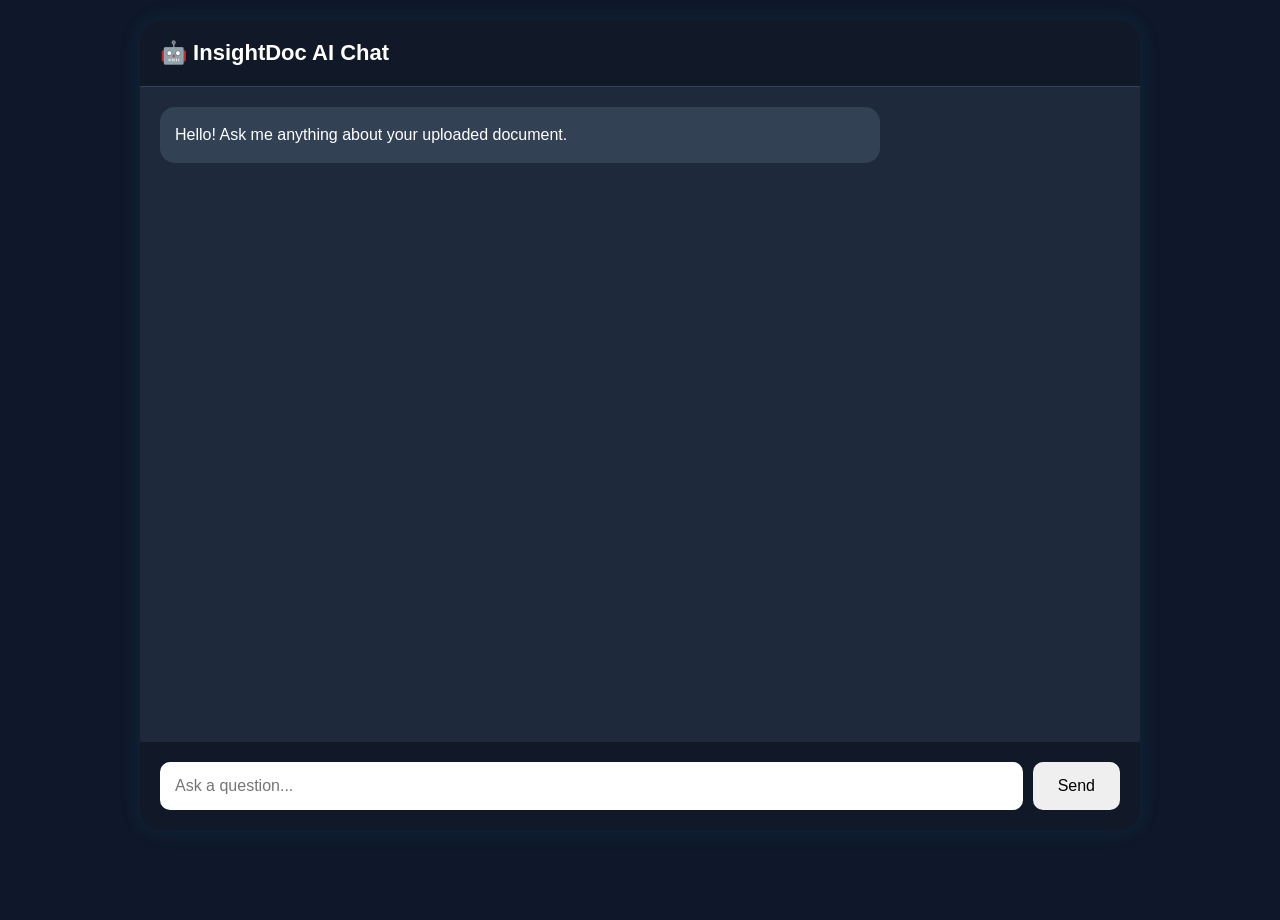
==== Desktop/InsightDoc-Ai/frontend/chat.html @ bb8e82ea "Phase 7 complete- AI document chat" ====
<!DOCTYPE html>
<html>

<head>

    <meta charset="UTF-8">

    <title>
        AI Chat
    </title>

    <link
        rel="stylesheet"
        href="css/chat.css">

</head>

<body>

<div class="chat-container">

    <div class="chat-header">

        🤖 InsightDoc AI Chat

    </div>

    <div
        class="chat-box"
        id="chatBox">

        <div class="bot-message">

            Hello! Ask me anything about your uploaded document.

        </div>

    </div>

    <div class="chat-input-area">

        <input
            type="text"
            id="userInput"
            placeholder="Ask a question...">

        <button
            onclick="sendMessage()">

            Send

        </button>

    </div>

</div>

<script src="js/chat.js"></script>

</body>

</html>
---- Desktop/InsightDoc-Ai/frontend/css/chat.css ----
*{
    margin:0;
    padding:0;
    box-sizing:border-box;
    font-family:Arial,sans-serif;
}

body{
    background:#0f172a;
    height:100vh;
}

.chat-container{
    width:90%;
    max-width:1000px;
    height:90vh;
    margin:20px auto;
    background:#1e293b;
    border-radius:20px;
    display:flex;
    flex-direction:column;
    overflow:hidden;
    box-shadow:
    0 0 25px rgba(
        0,
        255,
        255,
        0.08
    );
}

.chat-header{
    padding:20px;
    background:#111827;
    color:white;
    font-size:22px;
    font-weight:bold;
    border-bottom:
    1px solid #334155;
}

.chat-box{
    flex:1;
    overflow-y:auto;
    padding:20px;
}

.bot-message,
.user-message{

    max-width:75%;
    padding:15px;
    border-radius:15px;
    margin-bottom:15px;
    line-height:1.6;
}

.bot-message{

    background:#334155;
    color:white;
}

.user-message{

    background:#06b6d4;
    color:white;
    margin-left:auto;
}

.chat-input-area{

    display:flex;
    gap:10px;
    padding:20px;
    background:#111827;
}

.chat-input-area input{

    flex:1;
    padding:15px;
    border:none;
    border-radius:10px;
    outline:none;
    font-size:16px;
}

.chat-input-area button{

    padding:15px 25px;
    border:none;
    border-radius:10px;
    cursor:pointer;
    font-size:16px;
}

.chat-input-area button:hover{

    transform:scale(1.03);
}
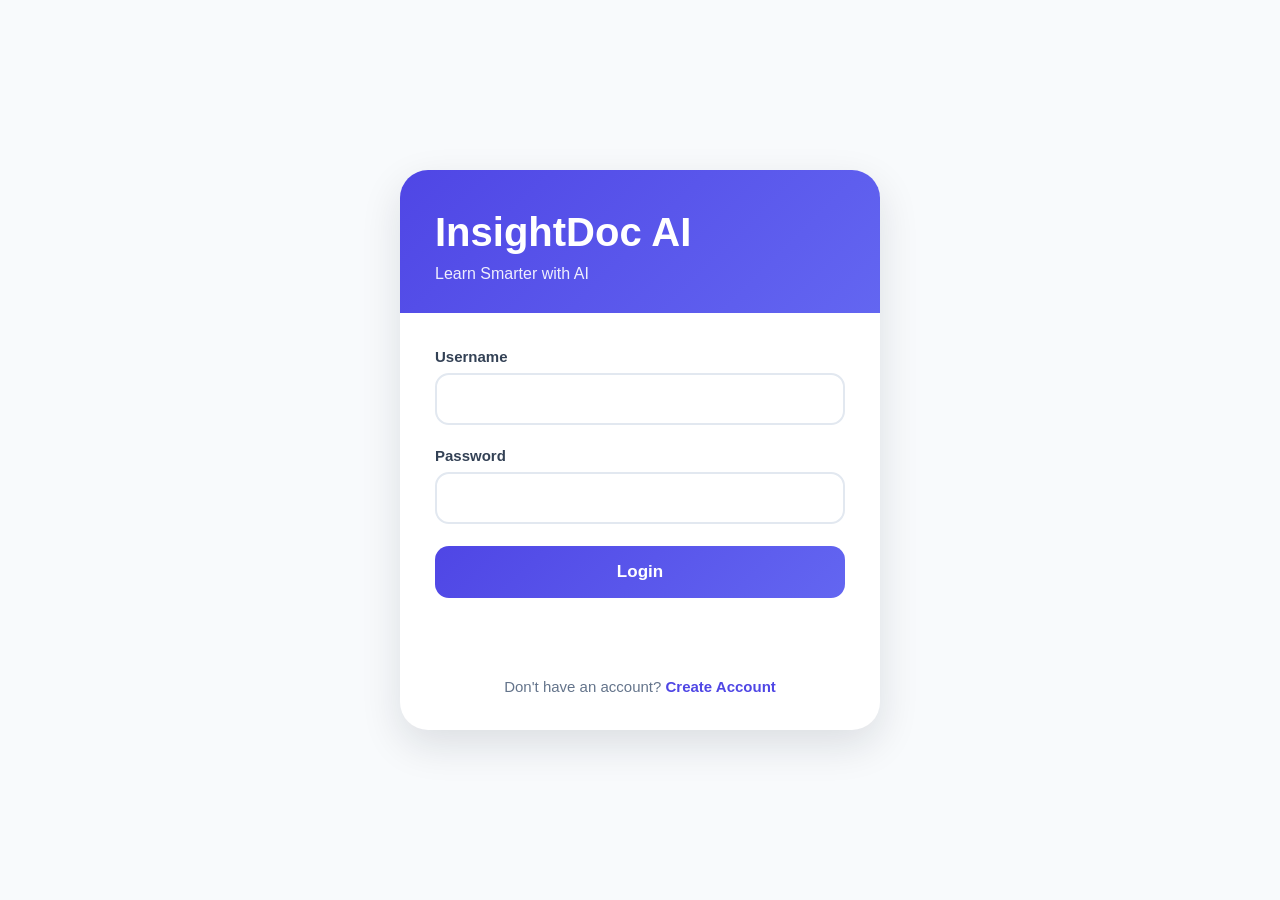
==== commit ac33343a: "Completed InsightDoc AI v1" ====
--- a/Desktop/InsightDoc-Ai/frontend/chat.html
+++ b/Desktop/InsightDoc-Ai/frontend/chat.html
@@ -23,6 +23,35 @@
 
         🤖 InsightDoc AI Chat
 
+        <div class="document-info">
+
+            📄 Studying:
+            <span id="documentName">
+                No document selected
+            </span>
+
+        </div>
+
+    </div>
+
+    <div class="prompt-chips">
+
+        <button onclick="usePrompt('Summarize this document simply.')">
+            📝 Summarize
+        </button>
+
+        <button onclick="usePrompt('What are the important exam questions?')">
+            🎯 Exam Questions
+        </button>
+
+        <button onclick="usePrompt('Explain this topic in simple language.')">
+            💡 Explain Simply
+        </button>
+
+        <button onclick="usePrompt('Give me key concepts from this document.')">
+            📌 Key Concepts
+        </button>
+
     </div>
 
     <div
@@ -37,6 +66,26 @@
 
     </div>
 
+    <div class="chat-actions">
+
+        <button
+            class="dashboard-btn"
+            onclick="window.location.href='dashboard.html'">
+
+            🏠 Dashboard
+
+        </button>
+
+        <button
+            class="clear-btn"
+            onclick="clearChat()">
+
+            🗑 Clear Chat
+
+        </button>
+
+    </div>
+
     <div class="chat-input-area">
 
         <input
@@ -45,6 +94,7 @@
             placeholder="Ask a question...">
 
         <button
+            id="sendBtn"
             onclick="sendMessage()">
 
             Send
@@ -55,7 +105,30 @@
 
 </div>
 
+<script>
+
+window.addEventListener(
+    "pageshow",
+    function(){
+
+        if(
+            !localStorage.getItem("user")
+        ){
+
+            window.location.replace(
+                "index.html"
+            );
+
+        }
+
+    }
+);
+
+</script>
+
 <script src="js/chat.js"></script>
+
+
 
 </body>
 
--- a/Desktop/InsightDoc-Ai/frontend/css/chat.css
+++ b/Desktop/InsightDoc-Ai/frontend/css/chat.css
@@ -2,100 +2,223 @@
     margin:0;
     padding:0;
     box-sizing:border-box;
-    font-family:Arial,sans-serif;
+    font-family:'Segoe UI',sans-serif;
 }
 
 body{
-    background:#0f172a;
-    height:100vh;
+    background:#f8fafc;
+    min-height:100vh;
+    color:#1e293b;
 }
 
 .chat-container{
     width:90%;
-    max-width:1000px;
+    max-width:1100px;
     height:90vh;
-    margin:20px auto;
-    background:#1e293b;
-    border-radius:20px;
+    margin:25px auto;
+    background:white;
+    border-radius:24px;
+    overflow:hidden;
+
     display:flex;
     flex-direction:column;
-    overflow:hidden;
+
     box-shadow:
-    0 0 25px rgba(
-        0,
-        255,
-        255,
-        0.08
-    );
+        0 8px 30px rgba(15,23,42,0.08);
 }
 
 .chat-header{
-    padding:20px;
-    background:#111827;
-    color:white;
-    font-size:22px;
-    font-weight:bold;
-    border-bottom:
-    1px solid #334155;
+    padding:25px 30px;
+
+    font-size:28px;
+    font-weight:700;
+
+    border-bottom:1px solid #e2e8f0;
+
+    color:#0f172a;
 }
 
 .chat-box{
     flex:1;
+
     overflow-y:auto;
-    padding:20px;
+
+    padding:25px;
+
+    background:#f8fafc;
 }
 
 .bot-message,
 .user-message{
 
     max-width:75%;
-    padding:15px;
-    border-radius:15px;
-    margin-bottom:15px;
-    line-height:1.6;
+
+    padding:16px 20px;
+
+    border-radius:18px;
+
+    margin-bottom:18px;
+
+    line-height:1.8;
+
+    font-size:16px;
 }
 
 .bot-message{
 
-    background:#334155;
-    color:white;
+    background:white;
+
+    color:#1e293b;
+
+    box-shadow:
+        0 4px 12px rgba(15,23,42,0.08);
 }
 
 .user-message{
 
-    background:#06b6d4;
-    color:white;
     margin-left:auto;
+
+    background:#3b82f6;
+
+    color:white;
 }
 
 .chat-input-area{
 
     display:flex;
+
+    gap:15px;
+
+    padding:25px;
+
+    border-top:1px solid #e2e8f0;
+
+    background:white;
+}
+
+.chat-input-area input{
+
+    flex:1;
+
+    padding:15px 18px;
+
+    border:2px solid #e2e8f0;
+
+    border-radius:14px;
+
+    font-size:16px;
+
+    outline:none;
+}
+
+.chat-input-area input:focus{
+
+    border-color:#3b82f6;
+}
+
+.chat-input-area button{
+
+    border:none;
+
+    background:#3b82f6;
+
+    color:white;
+
+    padding:15px 28px;
+
+    border-radius:14px;
+
+    font-size:16px;
+
+    font-weight:600;
+
+    cursor:pointer;
+
+    transition:.3s;
+}
+
+.chat-input-area button:hover{
+
+    background:#2563eb;
+}
+
+.document-info{
+
+    margin-top:10px;
+
+    font-size:15px;
+
+    font-weight:600;
+
+    color:#64748b;
+}
+
+.prompt-chips{
+
+    display:flex;
+
+    flex-wrap:wrap;
+
     gap:10px;
-    padding:20px;
-    background:#111827;
-}
-
-.chat-input-area input{
-
-    flex:1;
-    padding:15px;
+
+    padding:20px 25px 0;
+}
+
+.prompt-chips button{
+
     border:none;
-    border-radius:10px;
-    outline:none;
-    font-size:16px;
-}
-
-.chat-input-area button{
-
-    padding:15px 25px;
+
+    background:#eff6ff;
+
+    color:#2563eb;
+
+    padding:10px 14px;
+
+    border-radius:12px;
+
+    cursor:pointer;
+
+    font-weight:600;
+}
+
+.prompt-chips button:hover{
+
+    background:#dbeafe;
+}
+
+.chat-actions{
+
+    display:flex;
+
+    justify-content:space-between;
+
+    padding:0 25px 15px;
+}
+
+.dashboard-btn,
+.clear-btn{
+
     border:none;
-    border-radius:10px;
+
+    padding:12px 18px;
+
+    border-radius:12px;
+
+    font-weight:600;
+
     cursor:pointer;
-    font-size:16px;
-}
-
-.chat-input-area button:hover{
-
-    transform:scale(1.03);
+}
+
+.dashboard-btn{
+
+    background:#3b82f6;
+
+    color:white;
+}
+
+.clear-btn{
+
+    background:#ef4444;
+
+    color:white;
 }
